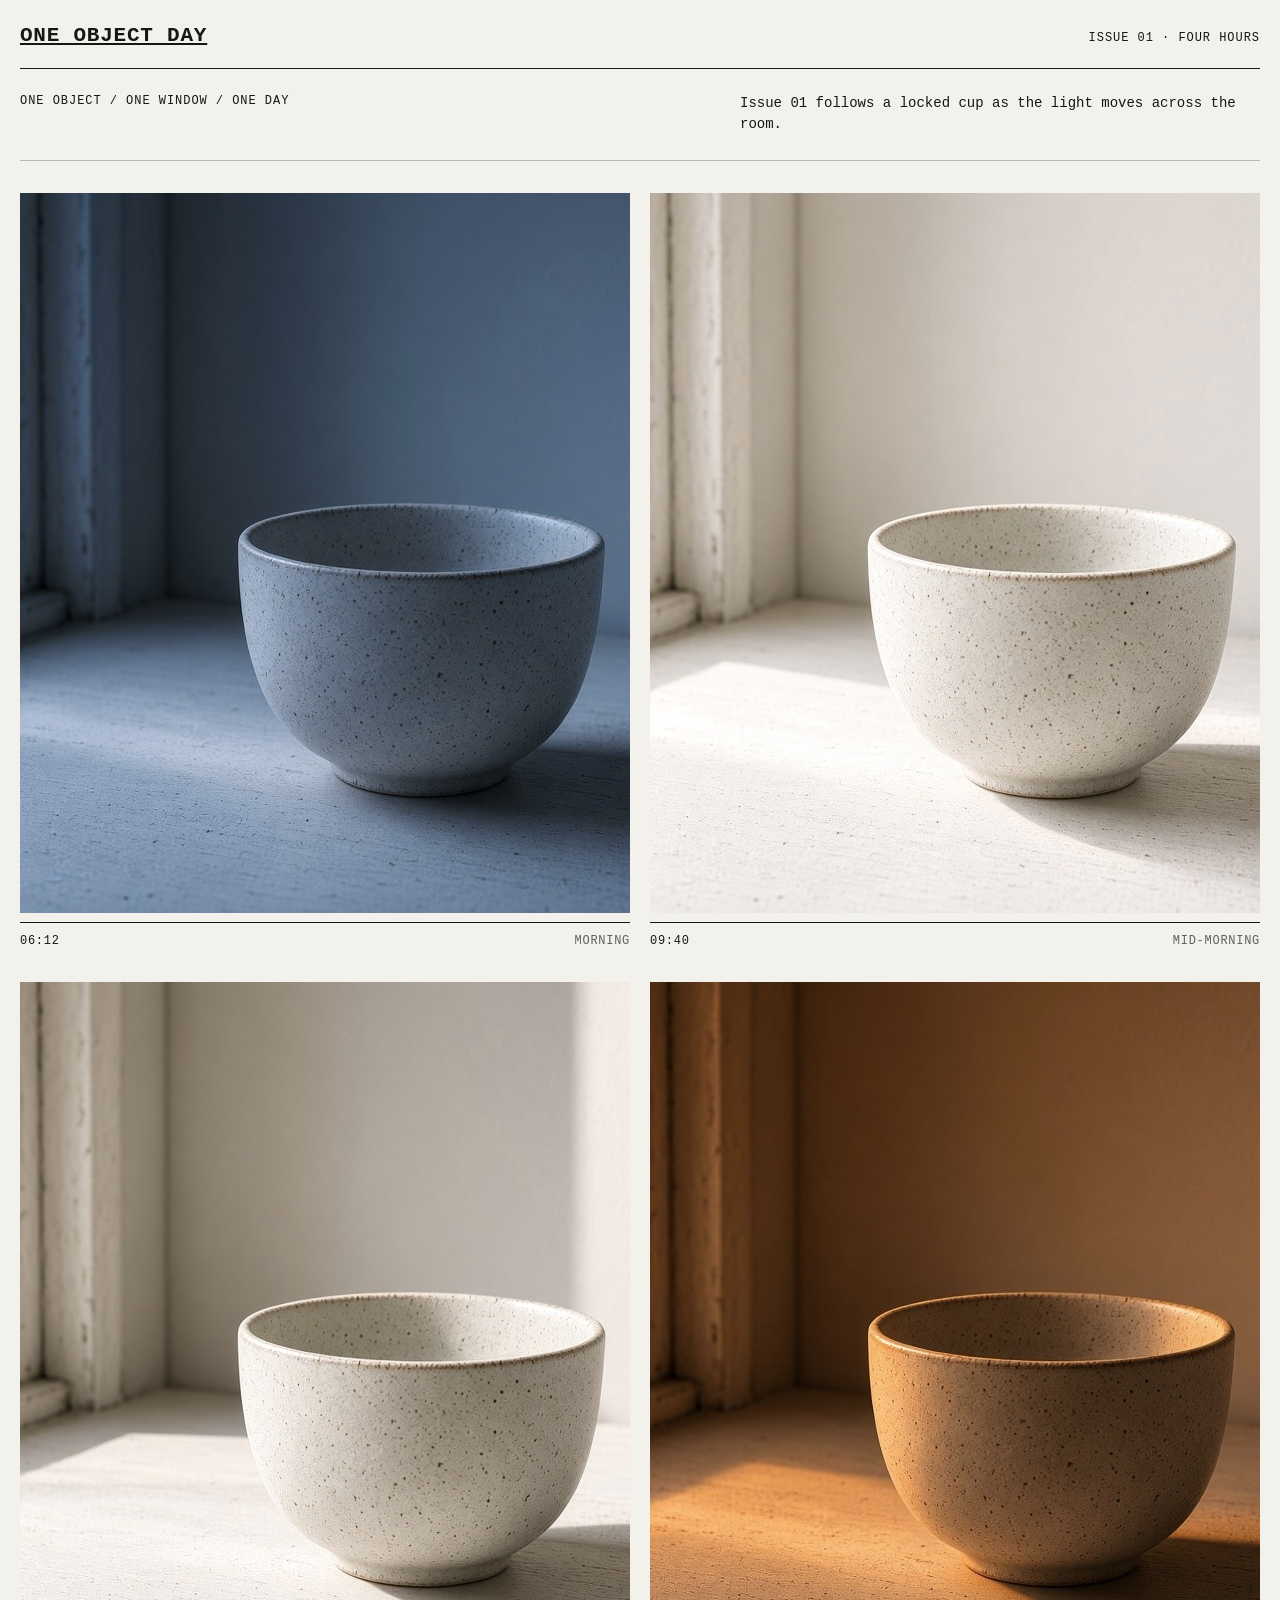
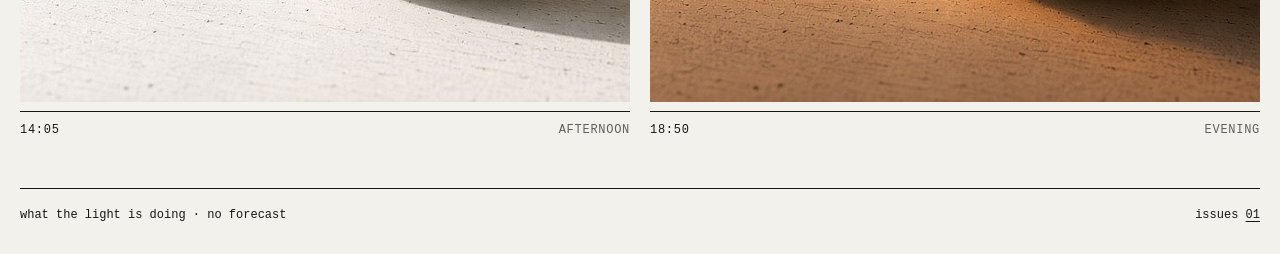
==== index.html @ 955fbc4b "Issue 01: by-the-window cup, four hours Morning through dusk — same speckled cream cup on the sill." ====
<!doctype html>
<html lang="en">
<head>
  <meta charset="utf-8">
  <meta name="viewport" content="width=device-width, initial-scale=1">
  <title>Issue 01 — One Object Day</title>
  <meta name="description" content="One object, observed by the window over four hours.">
  <meta property="og:title" content="Issue 01 — One Object Day">
  <meta property="og:description" content="One object, observed by the window over four hours.">
  <meta property="og:type" content="website">
  <meta property="og:image" content="https://one-object-day.vercel.app/og-morning.jpg">
  <link rel="stylesheet" href="style.css">
</head>
<body>
  <div class="site-shell">
    <header class="site-header">
      <a class="masthead" href="./">One Object Day</a>
      <p class="issue-mark">issue 01 · four hours</p>
    </header>
    <main>
      <section class="intro" aria-label="Issue introduction">
        <p class="kicker">One object / one window / one day</p>
        <p>Issue 01 follows a locked cup as the light moves across the room.</p>
      </section>
      <section class="day-grid" aria-label="Four parts of the day">
      <figure class="day-part">
        <a href="morning.jpg" aria-label="06:12 morning">
          <img src="morning.jpg" alt="The same cup by the window, morning." loading="eager" width="1280" height="720">
        </a>
        <figcaption class="caption"><span>06:12</span><span>morning</span></figcaption>
      </figure>
      <figure class="day-part">
        <a href="mid-morning.jpg" aria-label="09:40 mid-morning">
          <img src="mid-morning.jpg" alt="The same cup by the window, mid-morning." loading="lazy" width="1280" height="720">
        </a>
        <figcaption class="caption"><span>09:40</span><span>mid-morning</span></figcaption>
      </figure>
      <figure class="day-part">
        <a href="afternoon.jpg" aria-label="14:05 afternoon">
          <img src="afternoon.jpg" alt="The same cup by the window, afternoon." loading="lazy" width="1280" height="720">
        </a>
        <figcaption class="caption"><span>14:05</span><span>afternoon</span></figcaption>
      </figure>
      <figure class="day-part">
        <a href="evening.jpg" aria-label="18:50 evening">
          <img src="evening.jpg" alt="The same cup by the window, evening." loading="lazy" width="1280" height="720">
        </a>
        <figcaption class="caption"><span>18:50</span><span>evening</span></figcaption>
      </figure>
      </section>
    </main>
    <footer class="site-footer">
      <p>what the light is doing · no forecast</p>
      <p>issues <a href="./01/">01</a></p>
    </footer>
  </div>
</body>
</html>
---- style.css ----
:root {
  --paper: #f3f1ec;
  --ink: #161616;
  --rule: rgba(22, 22, 22, 0.26);
  color-scheme: light;
  font-family: "Courier New", Courier, monospace;
  background: var(--paper);
  color: var(--ink);
}

* { box-sizing: border-box; }

html { background: var(--paper); }

body {
  margin: 0;
  min-width: 320px;
  background: var(--paper);
  color: var(--ink);
  font-size: 14px;
  line-height: 1.45;
}

a { color: inherit; }

a:focus-visible {
  outline: 2px solid var(--ink);
  outline-offset: 5px;
}

.site-shell {
  width: min(100% - 40px, 1440px);
  margin: 0 auto;
}

.site-header {
  display: flex;
  justify-content: space-between;
  align-items: baseline;
  gap: 24px;
  padding: 25px 0 21px;
  border-bottom: 1px solid var(--ink);
  text-transform: uppercase;
  letter-spacing: 0.055em;
}

.masthead {
  margin: 0;
  font-size: clamp(14px, 1.7vw, 21px);
  line-height: 1;
  font-weight: 700;
}

.issue-mark {
  margin: 0;
  font-size: 12px;
  white-space: nowrap;
  letter-spacing: 0.08em;
}

.intro {
  display: flex;
  justify-content: space-between;
  gap: 32px;
  padding: 24px 0 26px;
  border-bottom: 1px solid var(--rule);
}

.intro p {
  max-width: 520px;
  margin: 0;
}

.intro .kicker {
  max-width: none;
  font-size: 12px;
  text-transform: uppercase;
  letter-spacing: 0.08em;
}

.day-grid {
  display: grid;
  grid-template-columns: repeat(2, minmax(0, 1fr));
  gap: 32px 20px;
  padding: 32px 0 48px;
}

.day-part {
  min-width: 0;
  margin: 0;
}

.day-part a {
  display: block;
  text-decoration: none;
}

.day-part img {
  display: block;
  width: 100%;
  aspect-ratio: 16 / 9;
  object-fit: cover;
  background: #e8e5de;
  filter: saturate(0.92);
  transition: opacity 160ms ease;
}

.day-part a:hover img { opacity: 0.82; }

.caption {
  display: flex;
  justify-content: space-between;
  gap: 16px;
  padding-top: 10px;
  border-top: 1px solid var(--ink);
  margin-top: 9px;
  font-size: 12px;
  text-transform: uppercase;
  letter-spacing: 0.06em;
}

.caption span:last-child { color: rgba(22, 22, 22, 0.66); }

.site-footer {
  display: flex;
  justify-content: space-between;
  gap: 24px;
  padding: 18px 0 30px;
  border-top: 1px solid var(--ink);
  font-size: 12px;
}

.site-footer p { margin: 0; }
.site-footer a { text-decoration-thickness: 1px; text-underline-offset: 3px; }

@media (max-width: 700px) {
  .site-shell { width: min(100% - 28px, 1440px); }
  .site-header { display: block; padding-top: 19px; }
  .issue-mark { margin-top: 12px; }
  .intro { display: block; padding: 18px 0 20px; }
  .intro .kicker { margin-bottom: 13px; }
  .day-grid { grid-template-columns: 1fr; gap: 28px; padding-top: 24px; }
  .site-footer { display: block; }
  .site-footer p + p { margin-top: 10px; }
}
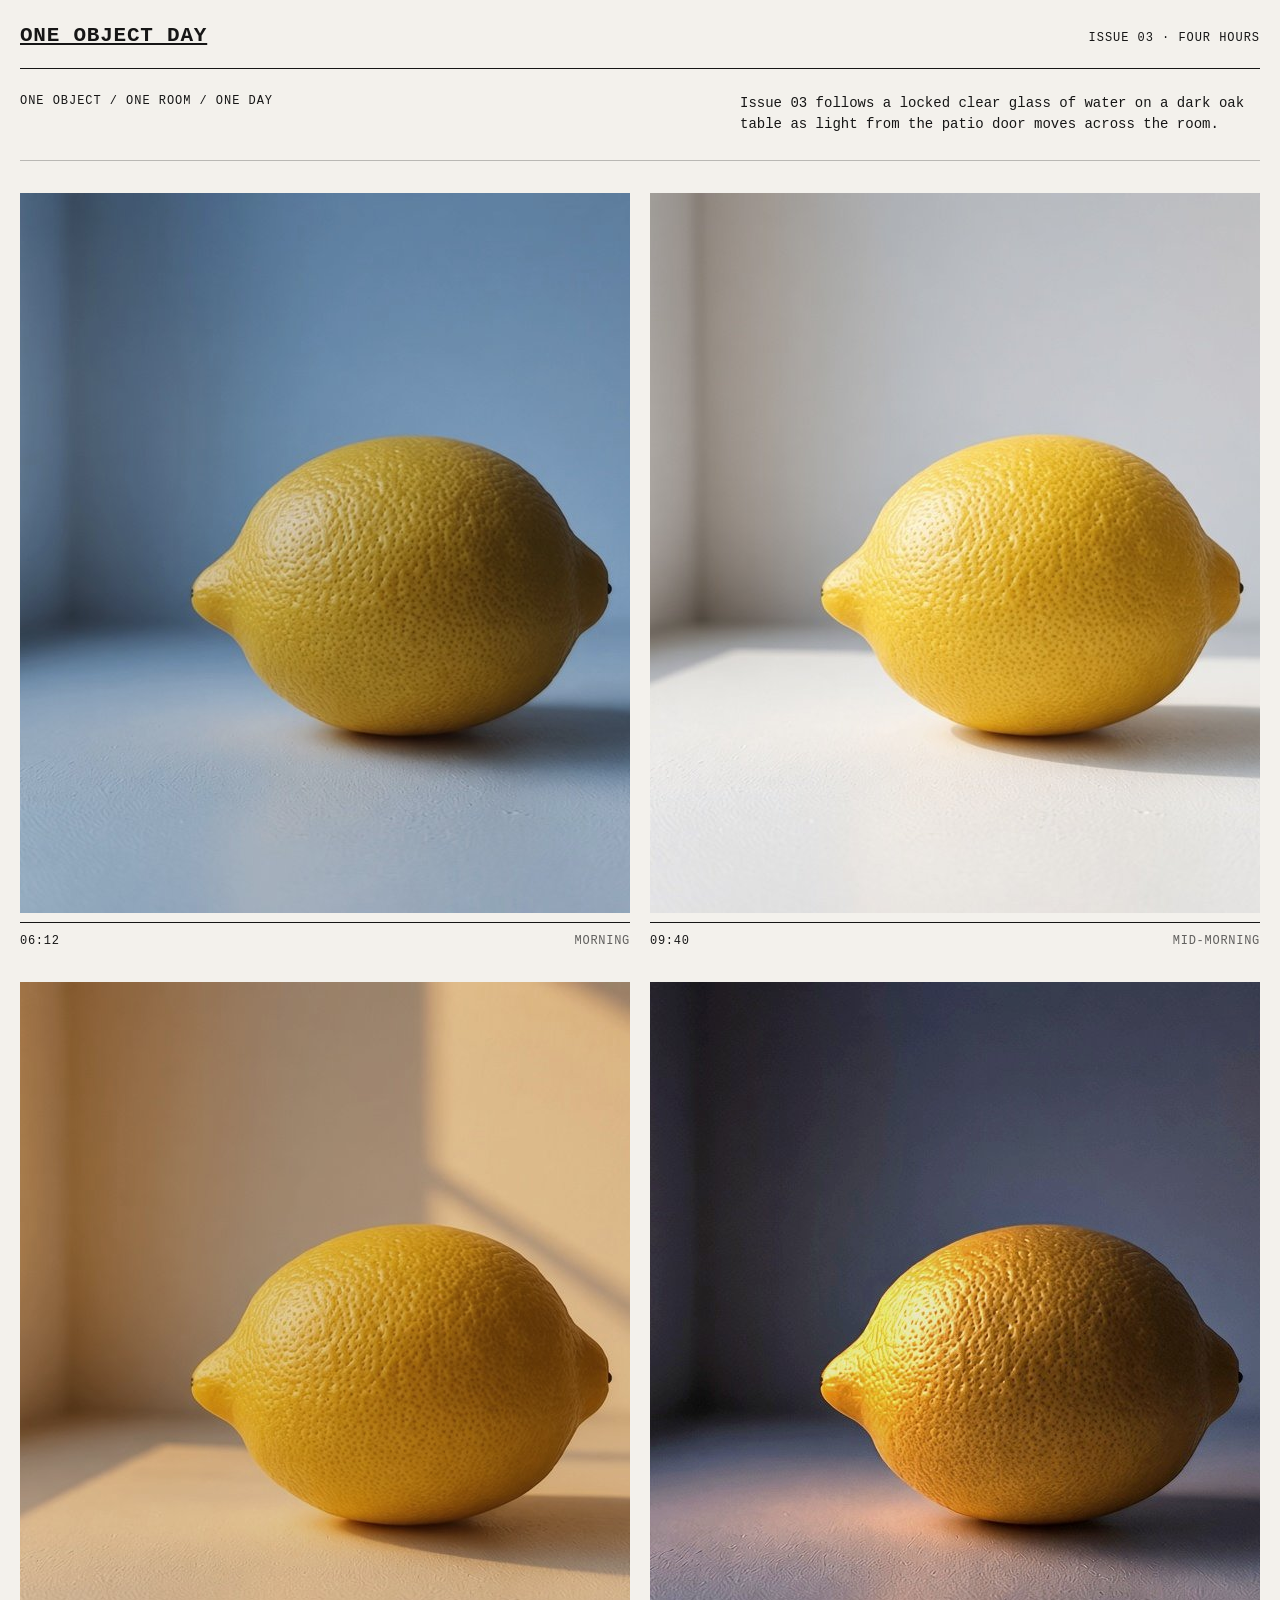
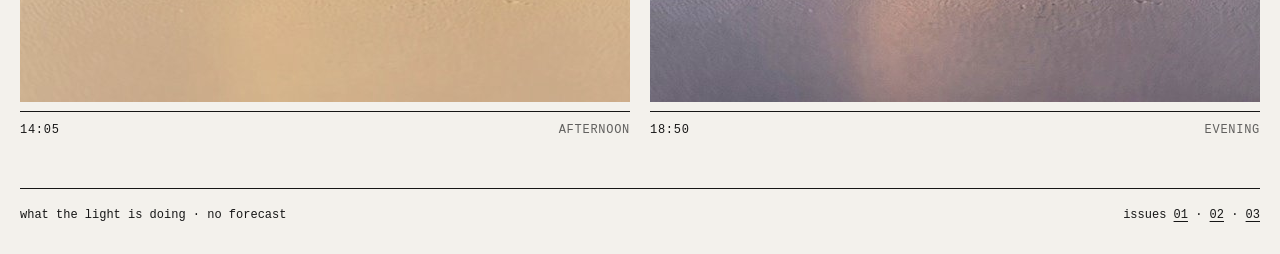
==== commit 8073b991: "Issue 03: tumbler on oak table, patio-door light" ====
--- a/index.html
+++ b/index.html
@@ -3,10 +3,10 @@
 <head>
   <meta charset="utf-8">
   <meta name="viewport" content="width=device-width, initial-scale=1">
-  <title>Issue 01 — One Object Day</title>
-  <meta name="description" content="One object, observed by the window over four hours.">
-  <meta property="og:title" content="Issue 01 — One Object Day">
-  <meta property="og:description" content="One object, observed by the window over four hours.">
+  <title>Issue 03 — One Object Day</title>
+  <meta name="description" content="One object, observed over four hours of light.">
+  <meta property="og:title" content="Issue 03 — One Object Day">
+  <meta property="og:description" content="A clear glass of water on a dark oak table, observed across four hours of light from a patio door.">
   <meta property="og:type" content="website">
   <meta property="og:image" content="https://one-object-day.vercel.app/og-morning.jpg">
   <link rel="stylesheet" href="style.css">
@@ -15,35 +15,35 @@
   <div class="site-shell">
     <header class="site-header">
       <a class="masthead" href="./">One Object Day</a>
-      <p class="issue-mark">issue 01 · four hours</p>
+      <p class="issue-mark">issue 03 · four hours</p>
     </header>
     <main>
       <section class="intro" aria-label="Issue introduction">
-        <p class="kicker">One object / one window / one day</p>
-        <p>Issue 01 follows a locked cup as the light moves across the room.</p>
+        <p class="kicker">One object / one room / one day</p>
+        <p>Issue 03 follows a locked clear glass of water on a dark oak table as light from the patio door moves across the room.</p>
       </section>
       <section class="day-grid" aria-label="Four parts of the day">
       <figure class="day-part">
         <a href="morning.jpg" aria-label="06:12 morning">
-          <img src="morning.jpg" alt="The same cup by the window, morning." loading="eager" width="1280" height="720">
+          <img src="morning.jpg" alt="The same clear glass of water on the oak table, morning." loading="eager" width="1280" height="720">
         </a>
         <figcaption class="caption"><span>06:12</span><span>morning</span></figcaption>
       </figure>
       <figure class="day-part">
         <a href="mid-morning.jpg" aria-label="09:40 mid-morning">
-          <img src="mid-morning.jpg" alt="The same cup by the window, mid-morning." loading="lazy" width="1280" height="720">
+          <img src="mid-morning.jpg" alt="The same clear glass of water on the oak table, mid-morning." loading="lazy" width="1280" height="720">
         </a>
         <figcaption class="caption"><span>09:40</span><span>mid-morning</span></figcaption>
       </figure>
       <figure class="day-part">
         <a href="afternoon.jpg" aria-label="14:05 afternoon">
-          <img src="afternoon.jpg" alt="The same cup by the window, afternoon." loading="lazy" width="1280" height="720">
+          <img src="afternoon.jpg" alt="The same clear glass of water on the oak table, afternoon." loading="lazy" width="1280" height="720">
         </a>
         <figcaption class="caption"><span>14:05</span><span>afternoon</span></figcaption>
       </figure>
       <figure class="day-part">
         <a href="evening.jpg" aria-label="18:50 evening">
-          <img src="evening.jpg" alt="The same cup by the window, evening." loading="lazy" width="1280" height="720">
+          <img src="evening.jpg" alt="The same clear glass of water on the oak table, evening." loading="lazy" width="1280" height="720">
         </a>
         <figcaption class="caption"><span>18:50</span><span>evening</span></figcaption>
       </figure>
@@ -51,7 +51,7 @@
     </main>
     <footer class="site-footer">
       <p>what the light is doing · no forecast</p>
-      <p>issues <a href="./01/">01</a></p>
+      <p>issues <a href="./01/">01</a> · <a href="./02/">02</a> · <a href="./03/">03</a></p>
     </footer>
   </div>
 </body>
